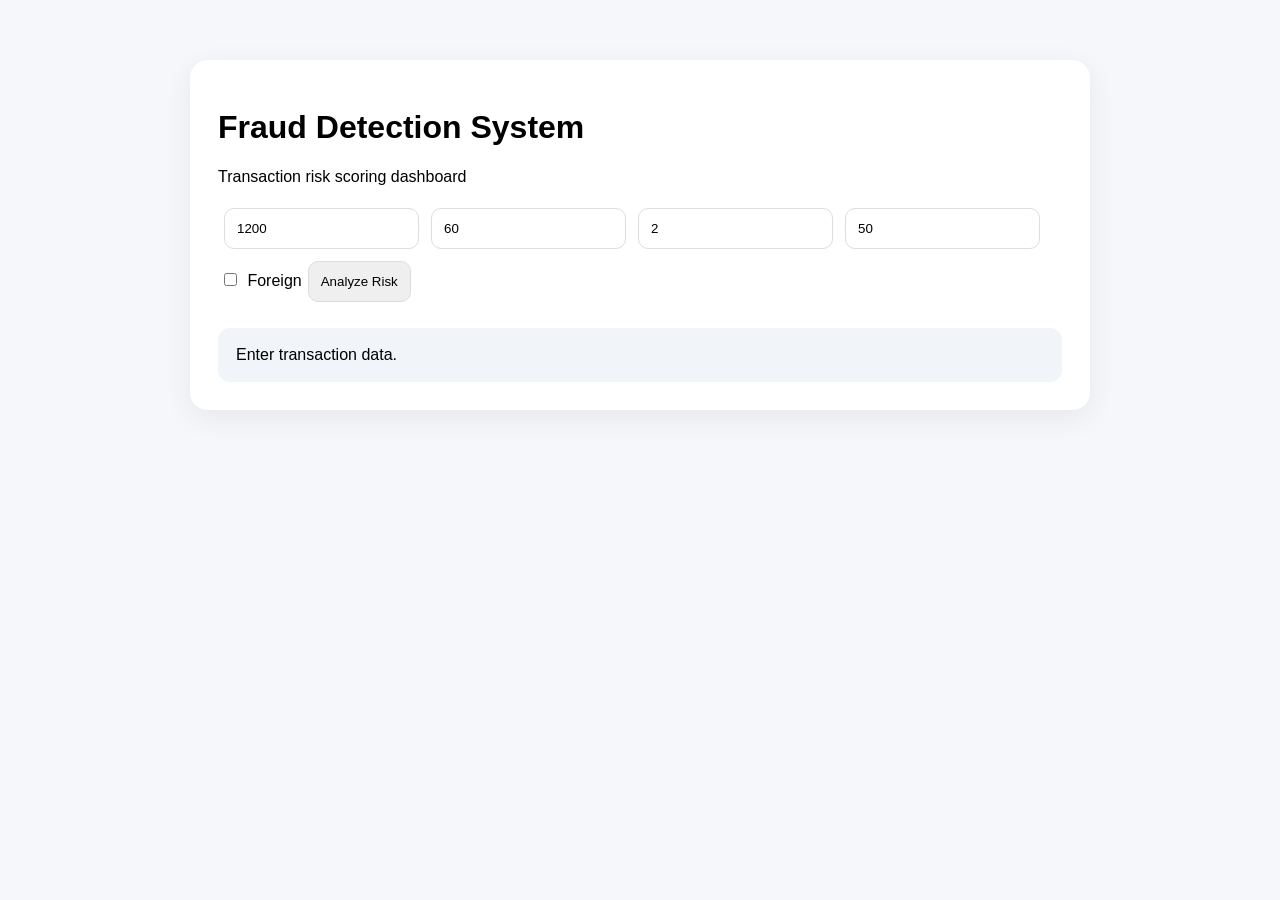
==== web/index.html @ 4520864a "feat: add fraud detection web dashboard" ====
<!doctype html><html><head><meta charset="utf-8"><meta name="viewport" content="width=device-width,initial-scale=1"><title>Fraud Detection</title><style>body{font-family:Inter,Arial;max-width:900px;margin:40px auto;padding:20px;background:#f6f7fb}main{background:white;padding:28px;border-radius:18px;box-shadow:0 8px 30px #0001}input,button{padding:12px;margin:6px;border:1px solid #ddd;border-radius:10px}button{cursor:pointer}.result{margin-top:20px;padding:18px;border-radius:12px;background:#f1f5f9}</style></head><body><main><h1>Fraud Detection System</h1><p>Transaction risk scoring dashboard</p><div><input id="amount" type="number" placeholder="Amount" value="1200"><input id="age" type="number" placeholder="Account age days" value="60"><input id="velocity" type="number" placeholder="24h velocity" value="2"><input id="distance" type="number" placeholder="Distance km" value="50"><label><input id="foreign" type="checkbox"> Foreign</label><button onclick="predict()">Analyze Risk</button></div><div id="out" class="result">Enter transaction data.</div></main><script>async function predict(){let b={amount:+amount.value,account_age_days:+age.value,velocity_24h:+velocity.value,distance_km:+distance.value,foreign:foreign.checked};let r=await fetch('/predict',{method:'POST',headers:{'Content-Type':'application/json'},body:JSON.stringify(b)});out.innerHTML='<pre>'+JSON.stringify(await r.json(),null,2)+'</pre>'}</script></body></html>
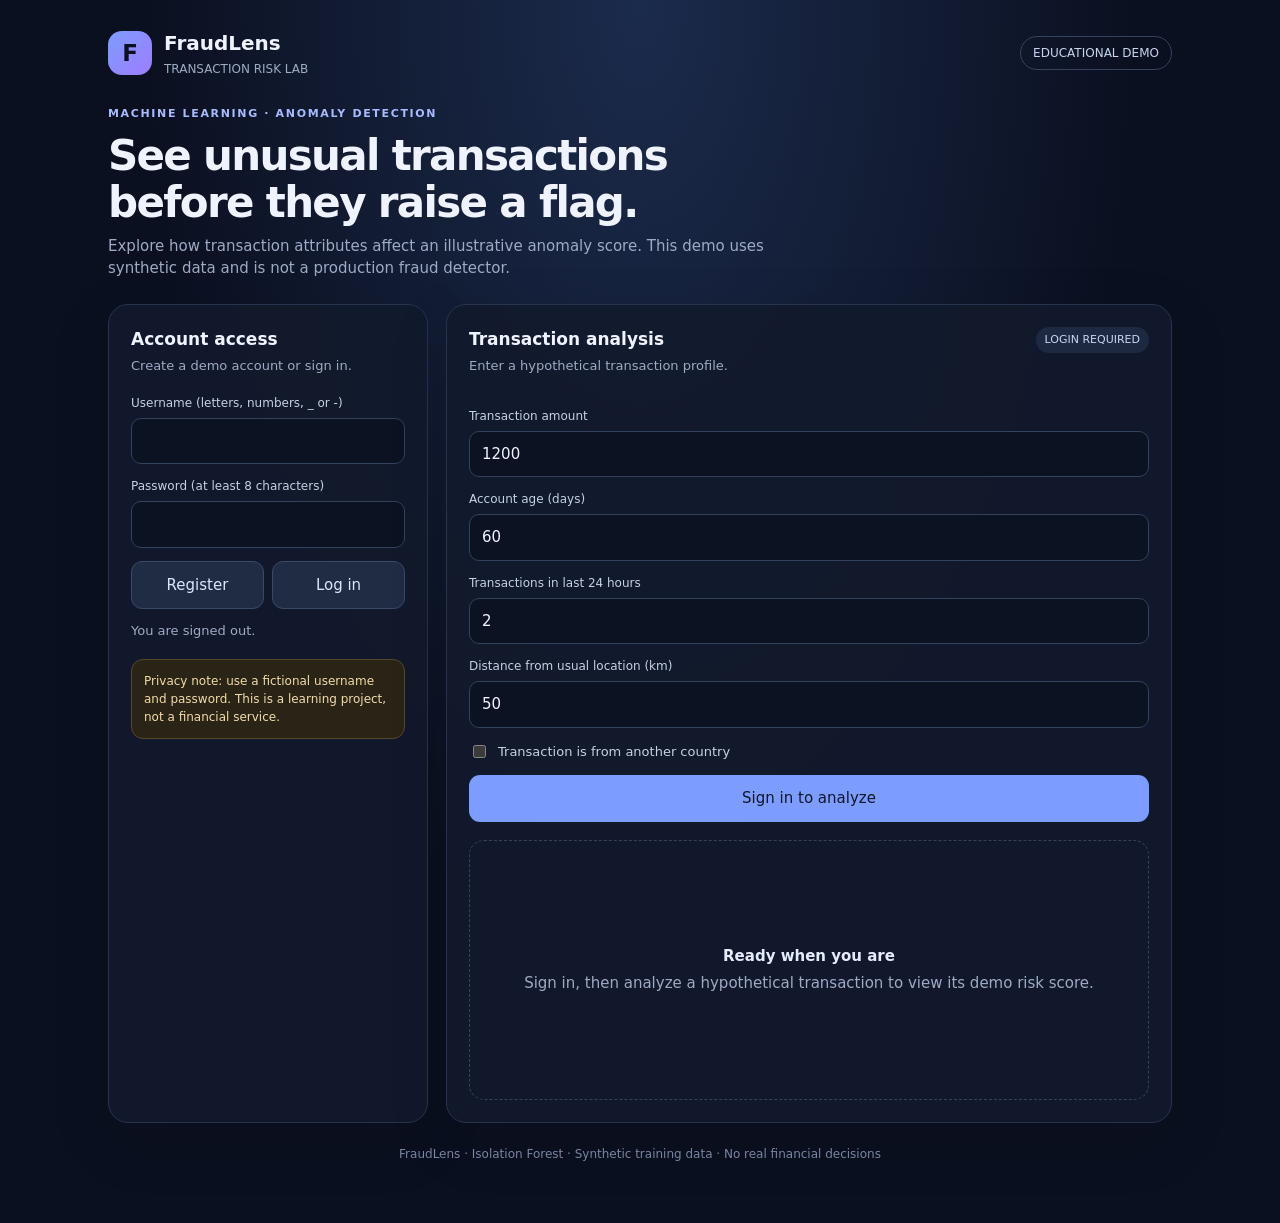
==== commit 8d05927a: "Build responsive dashboard with register login and prediction flow" ====
--- a/web/index.html
+++ b/web/index.html
@@ -1 +1,90 @@
-<!doctype html><html><head><meta charset="utf-8"><meta name="viewport" content="width=device-width,initial-scale=1"><title>Fraud Detection</title><style>body{font-family:Inter,Arial;max-width:900px;margin:40px auto;padding:20px;background:#f6f7fb}main{background:white;padding:28px;border-radius:18px;box-shadow:0 8px 30px #0001}input,button{padding:12px;margin:6px;border:1px solid #ddd;border-radius:10px}button{cursor:pointer}.result{margin-top:20px;padding:18px;border-radius:12px;background:#f1f5f9}</style></head><body><main><h1>Fraud Detection System</h1><p>Transaction risk scoring dashboard</p><div><input id="amount" type="number" placeholder="Amount" value="1200"><input id="age" type="number" placeholder="Account age days" value="60"><input id="velocity" type="number" placeholder="24h velocity" value="2"><input id="distance" type="number" placeholder="Distance km" value="50"><label><input id="foreign" type="checkbox"> Foreign</label><button onclick="predict()">Analyze Risk</button></div><div id="out" class="result">Enter transaction data.</div></main><script>async function predict(){let b={amount:+amount.value,account_age_days:+age.value,velocity_24h:+velocity.value,distance_km:+distance.value,foreign:foreign.checked};let r=await fetch('/predict',{method:'POST',headers:{'Content-Type':'application/json'},body:JSON.stringify(b)});out.innerHTML='<pre>'+JSON.stringify(await r.json(),null,2)+'</pre>'}</script></body></html>+<!doctype html>
+<html lang="en">
+<head>
+  <meta charset="utf-8">
+  <meta name="viewport" content="width=device-width, initial-scale=1">
+  <meta name="theme-color" content="#111827">
+  <meta name="description" content="Educational transaction anomaly scoring dashboard.">
+  <title>FraudLens — Fraud Detection Demo</title>
+  <style>
+    :root{color-scheme:dark;--bg:#0b1020;--panel:#121a2c;--line:#26334c;--text:#eef3ff;--muted:#9eabc4;--accent:#7c9cff;--green:#49d7a1;--yellow:#ffcf70;--red:#ff7b8b}
+    *{box-sizing:border-box}body{margin:0;background:radial-gradient(ellipse at top,#1b2b4c 0,#0b1020 55%);font:15px/1.5 Inter,ui-sans-serif,system-ui,-apple-system,Segoe UI,sans-serif;color:var(--text);min-height:100vh}
+    .wrap{max-width:1100px;margin:auto;padding:28px 18px 48px}.top{display:flex;justify-content:space-between;align-items:center;gap:18px;margin-bottom:28px}.brand{display:flex;align-items:center;gap:12px}.logo{display:grid;place-items:center;width:44px;height:44px;border-radius:14px;background:linear-gradient(135deg,#7c9cff,#9e7cff);font-size:23px;font-weight:800;color:#0b1020}.brand h1{font-size:20px;margin:0}.brand p{margin:2px 0 0;color:var(--muted);font-size:12px}.pill{border:1px solid #34435e;border-radius:999px;padding:7px 12px;color:#c7d4ed;font-size:12px}
+    .hero{margin:18px 0 24px}.eyebrow{color:#a8bbff;text-transform:uppercase;letter-spacing:.15em;font-size:11px;font-weight:700}.hero h2{font-size:clamp(27px,5vw,42px);line-height:1.12;letter-spacing:-.04em;margin:9px 0}.hero p{max-width:700px;color:var(--muted);margin:0}
+    .grid{display:grid;grid-template-columns:320px 1fr;gap:18px}.card{background:rgba(18,26,44,.92);border:1px solid var(--line);border-radius:20px;padding:22px;box-shadow:0 18px 60px #0002}.card h3{margin:0 0 4px;font-size:17px}.sub{color:var(--muted);font-size:13px;margin:0 0 18px}.field{display:block;margin:13px 0}.field span{display:block;color:#c6d1e6;font-size:12px;margin-bottom:6px}.field input{width:100%;background:#0b1222;border:1px solid #33425d;border-radius:10px;padding:11px 12px;color:var(--text);font:inherit;outline:none}.field input:focus{border-color:var(--accent);box-shadow:0 0 0 3px #7c9cff20}.check{display:flex;align-items:center;gap:9px;color:#c6d1e6;font-size:13px;margin:14px 0}.btn{border:0;border-radius:11px;padding:12px 15px;font-weight:700;cursor:pointer;font:inherit}.primary{background:var(--accent);color:#10172b;width:100%}.secondary{background:#202c43;color:#dce6ff;border:1px solid #394966}.actions{display:flex;gap:8px;flex-wrap:wrap}.actions .btn{flex:1}.hint{font-size:12px;color:var(--muted);margin:12px 0 0}.notice{margin-top:18px;padding:12px;border-radius:12px;background:#2a2417;border:1px solid #59472b;color:#f3dba9;font-size:12px}.status{margin-top:12px;color:var(--muted);font-size:13px;min-height:20px;overflow-wrap:anywhere}.result-head{display:flex;justify-content:space-between;gap:12px;align-items:flex-start}.status-tag{font-size:11px;border-radius:999px;padding:5px 9px;background:#1d2940;color:#c8d5f1}.metrics{display:grid;grid-template-columns:repeat(3,minmax(0,1fr));gap:12px;margin:20px 0}.metric{background:#0b1222;border:1px solid #27344b;border-radius:14px;padding:15px}.metric span{display:block;font-size:12px;color:var(--muted)}.metric strong{display:block;font-size:25px;margin-top:7px;overflow-wrap:anywhere}.bar{height:9px;background:#28344a;border-radius:99px;overflow:hidden;margin:12px 0 5px}.bar div{height:100%;width:0;background:linear-gradient(90deg,var(--green),var(--yellow),var(--red));transition:width .3s}.empty{display:grid;place-items:center;text-align:center;min-height:260px;color:var(--muted);border:1px dashed #35425a;border-radius:15px;padding:20px}.empty b{display:block;color:#e5ecff;font-size:15px;margin-bottom:5px}.foot{color:#7786a2;font-size:12px;text-align:center;margin-top:22px}.hidden{display:none!important}
+    @media(max-width:800px){.grid{grid-template-columns:1fr}.metrics{grid-template-columns:1fr}.top{align-items:flex-start}.pill{max-width:150px;text-align:center}}
+  </style>
+</head>
+<body>
+<div class="wrap">
+  <header class="top"><div class="brand"><div class="logo">F</div><div><h1>FraudLens</h1><p>TRANSACTION RISK LAB</p></div></div><span class="pill">EDUCATIONAL DEMO</span></header>
+  <section class="hero"><div class="eyebrow">Machine learning · Anomaly detection</div><h2>See unusual transactions<br>before they raise a flag.</h2><p>Explore how transaction attributes affect an illustrative anomaly score. This demo uses synthetic data and is not a production fraud detector.</p></section>
+  <div class="grid">
+    <aside class="card">
+      <h3>Account access</h3><p class="sub">Create a demo account or sign in.</p>
+      <label class="field"><span>Username (letters, numbers, _ or -)</span><input id="username" autocomplete="username" minlength="3" maxlength="80" value=""></label>
+      <label class="field"><span>Password (at least 8 characters)</span><input id="password" type="password" autocomplete="current-password" minlength="8" maxlength="128"></label>
+      <div class="actions"><button class="btn secondary" id="registerBtn" type="button">Register</button><button class="btn secondary" id="loginBtn" type="button">Log in</button></div>
+      <div class="status" id="authStatus" role="status" aria-live="polite">You are signed out.</div>
+      <button class="btn secondary hidden" id="logoutBtn" type="button" style="width:100%;margin-top:8px">Log out</button>
+      <div class="notice">Privacy note: use a fictional username and password. This is a learning project, not a financial service.</div>
+    </aside>
+    <main class="card">
+      <div class="result-head"><div><h3>Transaction analysis</h3><p class="sub">Enter a hypothetical transaction profile.</p></div><span class="status-tag" id="sessionTag">LOGIN REQUIRED</span></div>
+      <form id="predictForm">
+        <label class="field"><span>Transaction amount</span><input id="amount" type="number" min="0.01" max="1000000000" step="0.01" value="1200" required></label>
+        <label class="field"><span>Account age (days)</span><input id="age" type="number" min="0" max="100000" step="1" value="60" required></label>
+        <label class="field"><span>Transactions in last 24 hours</span><input id="velocity" type="number" min="0" max="100000" step="1" value="2" required></label>
+        <label class="field"><span>Distance from usual location (km)</span><input id="distance" type="number" min="0" max="50000" step="0.1" value="50" required></label>
+        <label class="check"><input id="foreign" type="checkbox"> Transaction is from another country</label>
+        <button class="btn primary" id="analyzeBtn" type="submit" disabled>Sign in to analyze</button>
+      </form>
+      <div id="result" style="margin-top:18px"><div class="empty"><div><b>Ready when you are</b>Sign in, then analyze a hypothetical transaction to view its demo risk score.</div></div></div>
+    </main>
+  </div>
+  <p class="foot">FraudLens · Isolation Forest · Synthetic training data · No real financial decisions</p>
+</div>
+<script>
+const $ = (id) => document.getElementById(id);
+let accessToken = sessionStorage.getItem("fraudlens_token") || "";
+function setStatus(message, isError=false) { $("authStatus").textContent=message; $("authStatus").style.color=isError?"#ff9eaa":"#9eabc4"; }
+function setSession(username) {
+  const loggedIn=Boolean(accessToken);
+  $("sessionTag").textContent=loggedIn ? "SIGNED IN" : "LOGIN REQUIRED";
+  $("analyzeBtn").disabled=!loggedIn;
+  $("analyzeBtn").textContent=loggedIn ? "Analyze transaction" : "Sign in to analyze";
+  $("logoutBtn").classList.toggle("hidden",!loggedIn);
+  if(username) setStatus("Signed in as "+username+".");
+}
+async function auth(path) {
+  const username=$("username").value.trim(), password=$("password").value;
+  if(!username || !password) { setStatus("Enter a username and password first.",true); return; }
+  try {
+    const response=await fetch(path,{method:"POST",headers:{"Content-Type":"application/json"},body:JSON.stringify({username,password})});
+    const data=await response.json();
+    if(!response.ok) throw new Error(data.detail || "Request failed");
+    if(path.endsWith("register")) { setStatus("Account created. Now log in."); return; }
+    accessToken=data.access_token; sessionStorage.setItem("fraudlens_token",accessToken); setSession(data.user?.username || username);
+  } catch(error) { setStatus(error.message || "Unable to connect to API.",true); }
+}
+$("registerBtn").addEventListener("click",()=>auth("/auth/register"));
+$("loginBtn").addEventListener("click",()=>auth("/auth/login"));
+$("logoutBtn").addEventListener("click",()=>{accessToken="";sessionStorage.removeItem("fraudlens_token");setSession();setStatus("You are signed out.");});
+$("predictForm").addEventListener("submit",async (event)=>{
+  event.preventDefault();
+  if(!accessToken) return;
+  const transaction={amount:Number($("amount").value),account_age_days:Number($("age").value),velocity_24h:Number($("velocity").value),distance_km:Number($("distance").value),foreign:$("foreign").checked};
+  $("result").innerHTML='<div class="empty">Analyzing transaction…</div>';
+  try {
+    const response=await fetch("/predict",{method:"POST",headers:{"Content-Type":"application/json","Authorization":"Bearer "+accessToken},body:JSON.stringify(transaction)});
+    const data=await response.json();
+    if(response.status===401){accessToken="";sessionStorage.removeItem("fraudlens_token");setSession();throw new Error("Session expired. Please log in again.");}
+    if(!response.ok) throw new Error(data.detail || "Prediction failed");
+    const color=data.risk_level==="high"?"#ff7b8b":data.risk_level==="medium"?"#ffcf70":"#49d7a1";
+    $("result").innerHTML='<div class="result-head"><div><h3>Analysis result</h3><p class="sub">Model output for the submitted demo transaction.</p></div><span class="status-tag" style="color:'+color+'">'+data.risk_level.toUpperCase()+' RISK</span></div><div class="metrics"><div class="metric"><span>Illustrative risk score</span><strong>'+Number(data.risk_score).toFixed(1)+'/100</strong></div><div class="metric"><span>Suggested action</span><strong style="font-size:20px">'+data.decision.toUpperCase()+'</strong></div><div class="metric"><span>Model</span><strong style="font-size:16px">Isolation Forest</strong></div></div><div class="bar"><div style="width:'+Math.max(0,Math.min(100,Number(data.risk_score)))+'%"></div></div><p class="hint">This is an anomaly score, not a calibrated probability that fraud occurred.</p><div class="notice">'+data.notice+'</div>';
+  } catch(error) { $("result").innerHTML='<div class="notice">'+String(error.message || "Request failed").replace(/[&<>"]/g,c=>({"&":"&amp;","<":"&lt;",">":"&gt;",'"':"&quot;"}[c]))+'</div>'; }
+});
+if(accessToken) setSession("previous session");
+</script>
+</body>
+</html>
